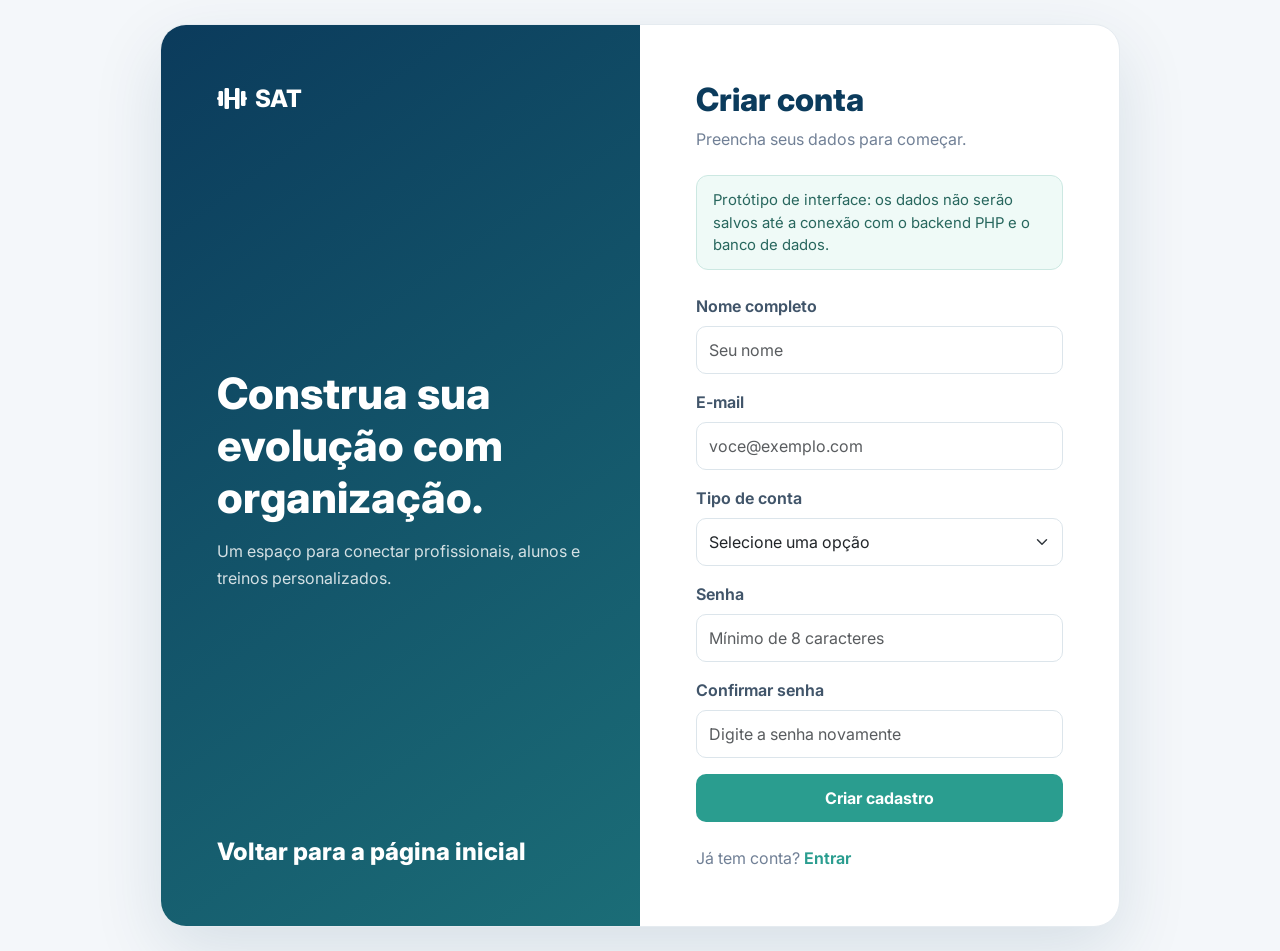
==== TCC/app/Views/cadastro.html @ a2faedd3 "criação das novas paginas como: login e  cadastro e area de acesso aos treinos, paginas ainda sem su" ====
<!DOCTYPE html>
<!-- Tela de criação de conta para alunos/atletas e profissionais. -->
<!-- Faltam envio do cadastro ao backend, gravação segura da senha e criação da sessão. -->
<html lang="pt-BR">

<head>
    <meta charset="UTF-8">
    <meta name="viewport" content="width=device-width, initial-scale=1">
    <meta name="description" content="Crie seu cadastro no protótipo do sistema de treinos SAT.">
    <title>Criar conta | SAT</title>
    <!-- Bootstrap organiza o formulário; Font Awesome e Inter padronizam ícones e tipografia. -->
    <link href="https://cdn.jsdelivr.net/npm/bootstrap@5.3.2/dist/css/bootstrap.min.css" rel="stylesheet">
    <link rel="stylesheet" href="https://cdnjs.cloudflare.com/ajax/libs/font-awesome/6.0.0-beta3/css/all.min.css">
    <link href="https://fonts.googleapis.com/css2?family=Inter:wght@300;400;500;600;700;800&display=swap"
        rel="stylesheet">
    <!-- Estilos compartilhados do aplicativo. -->
    <link rel="stylesheet" href="../../public/assets/css/app.css">
</head>

<body class="auth-body">
    <main class="auth-wrap">
        <!-- Painel institucional com retorno à apresentação. -->
        <section class="auth-aside">
            <a href="index.html"><i class="fas fa-dumbbell me-2" aria-hidden="true"></i>SAT</a>
            <div>
                <h1>Construa sua evolução com organização.</h1>
                <p>Um espaço para conectar profissionais, alunos e treinos personalizados.</p>
            </div>
            <a class="small" href="index.html">Voltar para a página inicial</a>
        </section>
        <!-- Formulário de cadastro; o JavaScript confere a confirmação da senha. -->
        <section class="auth-panel">
            <h2>Criar conta</h2>
            <p class="muted mb-4">Preencha seus dados para começar.</p>
            <!-- Explicita que o cadastro ainda não persiste informações. -->
            <div class="app-notice" role="status">Protótipo de interface: os dados não serão salvos até a conexão com o
                backend PHP e o banco de dados.</div>
            <!-- Campos para identidade, perfil e senha; falta validação e criação de conta no servidor. -->
            <form id="register-form" class="app-form" data-demo-form
                data-message="Formulário validado. O cadastro será habilitado quando o backend estiver conectado.">
                <div class="mb-3">
                    <label class="form-label" for="register-name">Nome completo</label>
                    <input class="form-control" id="register-name" name="nome" type="text" autocomplete="name"
                        placeholder="Seu nome" required>
                </div>
                <div class="mb-3">
                    <label class="form-label" for="register-email">E-mail</label>
                    <input class="form-control" id="register-email" name="email" type="email" autocomplete="email"
                        placeholder="voce@exemplo.com" required>
                </div>
                <div class="mb-3">
                    <label class="form-label" for="register-role">Tipo de conta</label>
                    <select class="form-select" id="register-role" name="tipo" required>
                        <option value="" selected disabled>Selecione uma opção</option>
                        <option value="aluno">Aluno / atleta</option>
                        <option value="professor">Professor / profissional</option>
                    </select>
                </div>
                <div class="mb-3">
                    <label class="form-label" for="register-password">Senha</label>
                    <input class="form-control" id="register-password" name="senha" type="password"
                        autocomplete="new-password" minlength="8" placeholder="Mínimo de 8 caracteres" required>
                </div>
                <div class="mb-3">
                    <label class="form-label" for="register-confirm-password">Confirmar senha</label>
                    <input class="form-control" id="register-confirm-password" name="confirmar-senha" type="password"
                        autocomplete="new-password" placeholder="Digite a senha novamente" required>
                </div>
                <button class="btn w-100" type="submit">Criar cadastro</button>
                <p class="mt-3 small" data-form-status role="status" hidden></p>
            </form>
            <p class="mt-4 mb-0 muted">Já tem conta? <a class="auth-back" href="login.html">Entrar</a></p>
        </section>
    </main>
    <!-- Validação visual demonstrativa e conferência da confirmação de senha. -->
    <script src="../../public/assets/js/app.js"></script>
</body>

</html>
---- TCC/public/assets/css/app.css ----
:root {
    --app-ink: #173047;
    --app-muted: #718096;
    --app-primary: #0b3b5c;
    --app-accent: #2a9d8f;
    --app-bg: #f4f7fa;
    --app-line: #e5ebf0;
}

body.app-body,
body.auth-body {
    min-height: 100vh;
    background: var(--app-bg);
    color: var(--app-ink);
    font-family: 'Inter', sans-serif;
}

.app-layout {
    min-height: 100vh;
}

.app-sidebar {
    position: fixed;
    inset: 0 auto 0 0;
    z-index: 10;
    display: flex;
    width: 250px;
    flex-direction: column;
    padding: 28px 18px;
    background: #fff;
    border-right: 1px solid var(--app-line);
}

.app-logo {
    padding: 0 12px 30px;
    color: var(--app-primary);
    font-size: 1.5rem;
    font-weight: 800;
    text-decoration: none;
}

.app-logo i {
    margin-right: 8px;
    color: var(--app-accent);
}

.app-nav {
    display: grid;
    gap: 6px;
}

.app-nav a {
    padding: 12px 14px;
    border-radius: 12px;
    color: #536579;
    font-weight: 600;
    text-decoration: none;
}

.app-nav a:hover,
.app-nav a.active {
    background: #eaf6f4;
    color: #19796f;
}

.app-nav a i {
    width: 24px;
    margin-right: 8px;
    text-align: center;
}

.app-sidebar-footer {
    margin-top: auto;
    padding: 16px 12px 0;
    border-top: 1px solid var(--app-line);
    color: var(--app-muted);
    font-size: .85rem;
}

.app-main {
    min-height: 100vh;
    margin-left: 250px;
    padding: 32px clamp(20px, 4vw, 56px);
}

.app-topbar {
    display: flex;
    align-items: center;
    justify-content: space-between;
    gap: 16px;
    margin-bottom: 32px;
}

.app-topbar h1 {
    margin: 0;
    color: var(--app-primary);
    font-size: clamp(1.6rem, 3vw, 2rem);
    font-weight: 800;
}

.app-topbar p {
    margin: 6px 0 0;
    color: var(--app-muted);
}

.app-user {
    display: flex;
    align-items: center;
    gap: 10px;
    color: #536579;
    font-weight: 600;
}

.app-avatar {
    display: grid;
    width: 42px;
    height: 42px;
    place-items: center;
    border-radius: 50%;
    background: #dff2ee;
    color: #19796f;
}

.app-notice {
    margin-bottom: 24px;
    padding: 13px 16px;
    border: 1px solid #cce8e2;
    border-radius: 12px;
    background: #effaf7;
    color: #28675e;
    font-size: .93rem;
}

.app-card,
.stat-card {
    height: 100%;
    padding: 22px;
    border: 1px solid var(--app-line);
    border-radius: 18px;
    background: #fff;
    box-shadow: 0 12px 28px rgba(18, 48, 71, .04);
}

.stat-card {
    display: flex;
    align-items: center;
    gap: 16px;
}

.stat-icon {
    display: grid;
    width: 50px;
    height: 50px;
    flex: 0 0 auto;
    place-items: center;
    border-radius: 15px;
    background: #eaf6f4;
    color: var(--app-accent);
    font-size: 1.2rem;
}

.stat-value {
    color: var(--app-primary);
    font-size: 1.55rem;
    font-weight: 800;
}

.stat-label,
.muted {
    color: var(--app-muted);
}

.app-card h2,
.app-card h3 {
    color: var(--app-primary);
    font-size: 1.1rem;
    font-weight: 750;
}

.app-card p:last-child {
    margin-bottom: 0;
}

.quick-link {
    display: flex;
    height: 100%;
    align-items: center;
    gap: 14px;
    padding: 18px;
    border: 1px solid var(--app-line);
    border-radius: 16px;
    background: #fff;
    color: var(--app-primary);
    font-weight: 700;
    text-decoration: none;
    transition: transform .18s ease, box-shadow .18s ease;
}

.quick-link:hover {
    transform: translateY(-3px);
    box-shadow: 0 12px 28px rgba(18, 48, 71, .08);
    color: #19796f;
}

.quick-link i {
    color: var(--app-accent);
    font-size: 1.25rem;
}

.app-form .form-label {
    color: #41556a;
    font-weight: 650;
}

.app-form .form-control,
.app-form .form-select {
    min-height: 46px;
    border-color: #dce5eb;
    border-radius: 10px;
}

.app-form .form-control:focus,
.app-form .form-select:focus {
    border-color: var(--app-accent);
    box-shadow: 0 0 0 .2rem rgba(42, 157, 143, .13);
}

.app-button {
    border: 0;
    border-radius: 10px;
    background: var(--app-accent);
    color: #fff;
    font-weight: 700;
}

.app-button:hover {
    background: #21867a;
    color: #fff;
}

.auth-body {
    display: grid;
    padding: 24px;
    place-items: center;
}

.auth-wrap {
    display: grid;
    width: min(960px, 100%);
    min-height: 580px;
    grid-template-columns: 1fr 1fr;
    overflow: hidden;
    border: 1px solid var(--app-line);
    border-radius: 26px;
    background: #fff;
    box-shadow: 0 24px 70px rgba(11, 59, 92, .12);
}

.auth-aside {
    display: flex;
    flex-direction: column;
    justify-content: space-between;
    padding: clamp(28px, 5vw, 56px);
    background: linear-gradient(145deg, #0b3b5c, #1b6d77);
    color: #fff;
}

.auth-aside a {
    color: #fff;
    font-size: 1.5rem;
    font-weight: 800;
    text-decoration: none;
}

.auth-aside h1 {
    margin: 25px 0 14px;
    font-size: clamp(1.8rem, 3.5vw, 2.7rem);
    font-weight: 800;
}

.auth-aside p {
    color: rgba(255, 255, 255, .82);
    line-height: 1.7;
}

.auth-panel {
    align-self: center;
    padding: clamp(28px, 5vw, 56px);
}

.auth-panel h2 {
    color: var(--app-primary);
    font-weight: 800;
}

.auth-panel .form-control,
.auth-panel .form-select {
    min-height: 48px;
    border-radius: 10px;
}

.auth-panel .btn {
    min-height: 48px;
    border-radius: 10px;
    background: var(--app-accent);
    color: #fff;
    font-weight: 700;
}

.auth-panel .btn:hover {
    background: #21867a;
}

.auth-back {
    color: var(--app-accent);
    font-weight: 650;
    text-decoration: none;
}

@media (max-width: 800px) {
    .app-sidebar {
        position: static;
        width: 100%;
        padding: 16px;
        border-right: 0;
        border-bottom: 1px solid var(--app-line);
    }

    .app-logo {
        padding: 0 8px 12px;
    }

    .app-nav {
        display: flex;
        overflow-x: auto;
        gap: 4px;
    }

    .app-nav a {
        flex: 0 0 auto;
        padding: 10px;
        font-size: .9rem;
    }

    .app-sidebar-footer {
        display: none;
    }

    .app-main {
        margin-left: 0;
        padding: 24px 16px;
    }
}

@media (max-width: 620px) {
    .auth-body {
        padding: 12px;
    }

    .auth-wrap {
        min-height: auto;
        grid-template-columns: 1fr;
    }

    .auth-aside {
        padding: 24px;
    }

    .auth-aside h1 {
        margin-top: 24px;
        font-size: 1.75rem;
    }

    .auth-panel {
        padding: 28px 24px;
    }
}
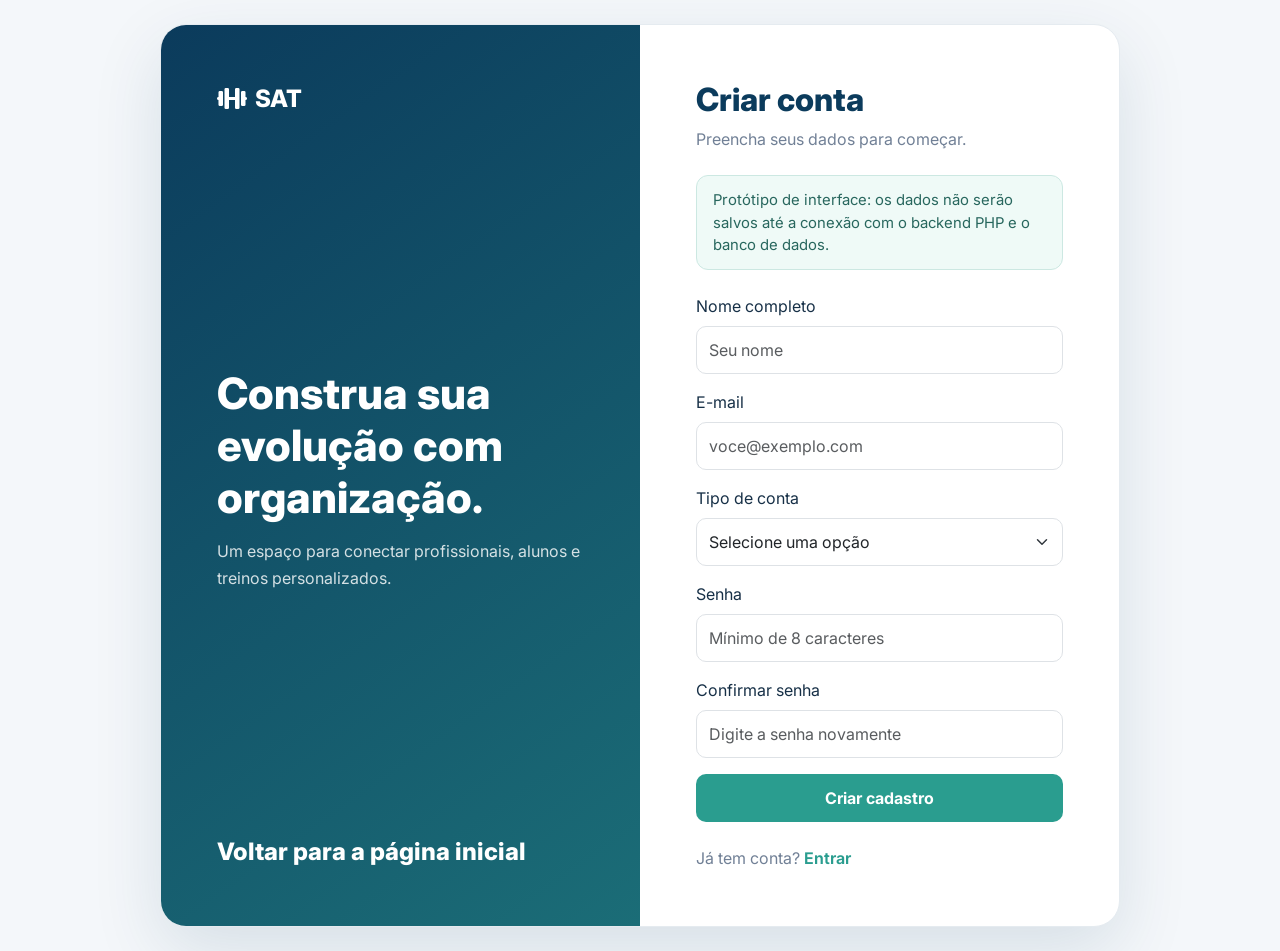
==== commit 537ad4bf: "Add files via upload" ====
--- a/TCC/app/Views/cadastro.html
+++ b/TCC/app/Views/cadastro.html
@@ -36,8 +36,7 @@
             <div class="app-notice" role="status">Protótipo de interface: os dados não serão salvos até a conexão com o
                 backend PHP e o banco de dados.</div>
             <!-- Campos para identidade, perfil e senha; falta validação e criação de conta no servidor. -->
-            <form id="register-form" class="app-form" data-demo-form
-                data-message="Formulário validado. O cadastro será habilitado quando o backend estiver conectado.">
+            <form id="register-form" action="../backend/cadastro.php" method="POST">
                 <div class="mb-3">
                     <label class="form-label" for="register-name">Nome completo</label>
                     <input class="form-control" id="register-name" name="nome" type="text" autocomplete="name"
